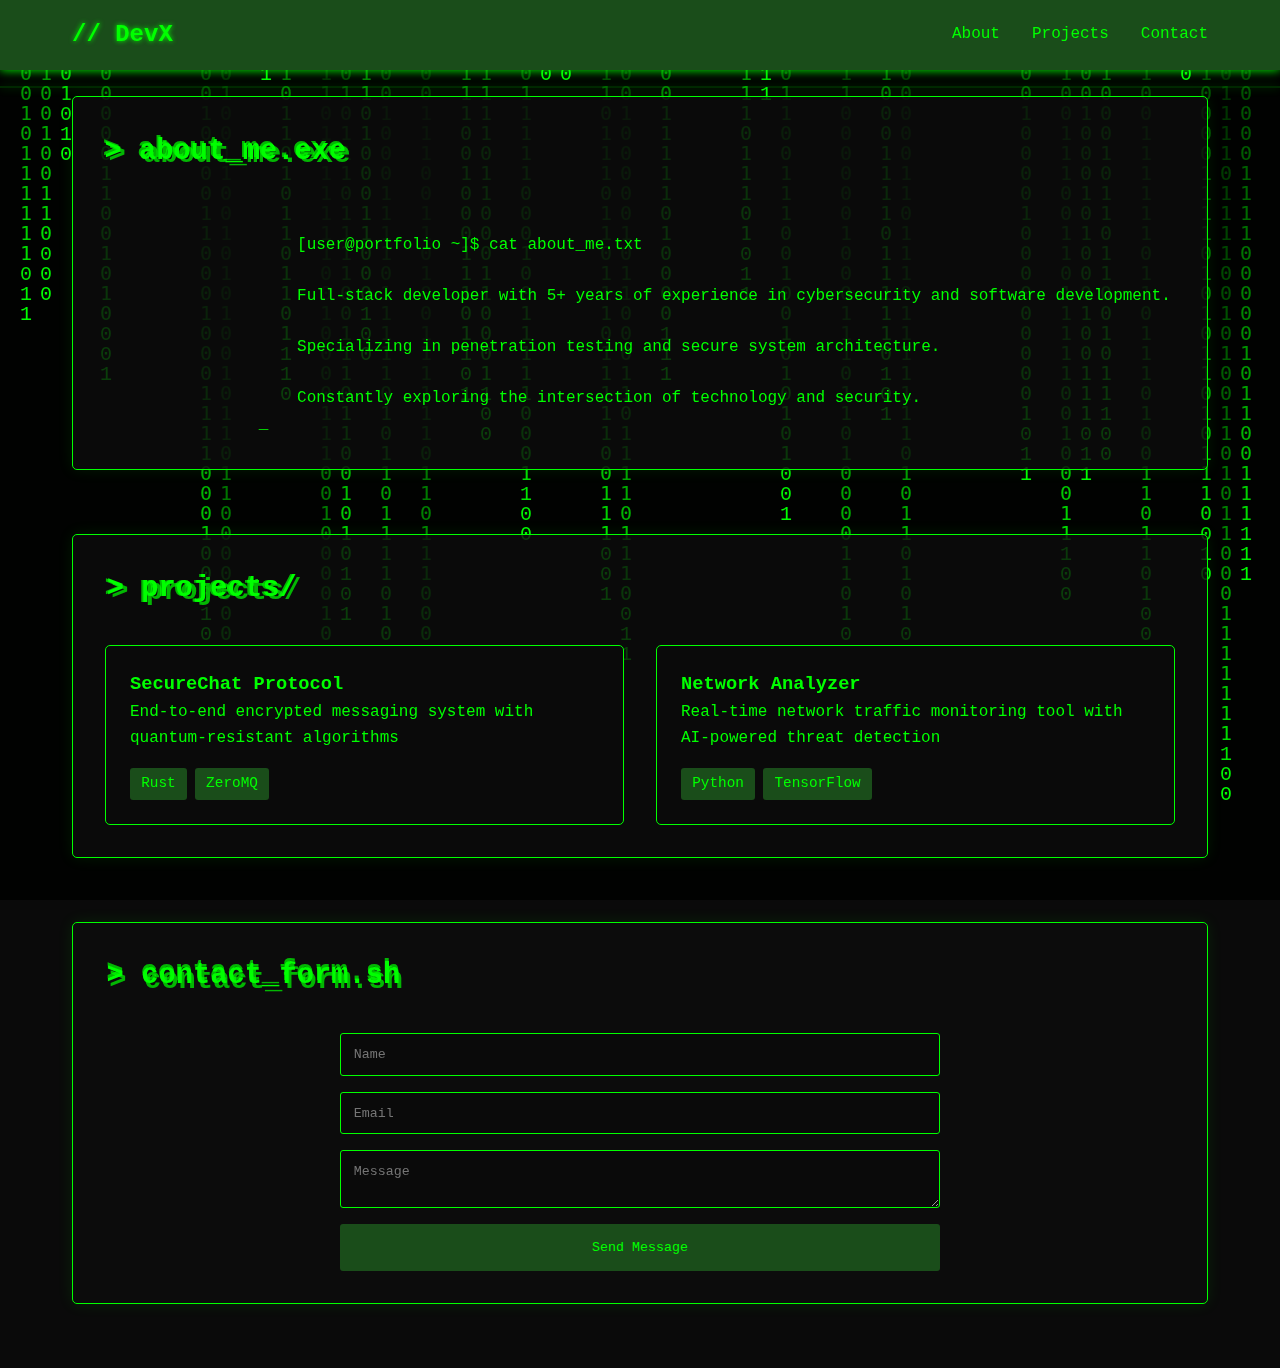
==== Version2/index.html @ 5ad88c9e "For client" ====
<!DOCTYPE html>
<html lang="en">
<head>
    <meta charset="UTF-8">
    <meta name="viewport" content="width=device-width, initial-scale=1.0">
    <title>DevX // Portfolio</title>
    <link rel="stylesheet" href="style.css">
    <link rel="stylesheet" href="https://cdnjs.cloudflare.com/ajax/libs/font-awesome/6.0.0/css/all.min.css">
</head>
<body>
    <nav class="navbar">
        <div class="nav-container">
            <a href="#" class="logo">// DevX</a>
            <div class="nav-links">
                <a href="#about">About</a>
                <a href="#projects">Projects</a>
                <a href="#contact">Contact</a>
            </div>
        </div>
    </nav>

    <div class="container">
        <section id="about" class="section">
            <h2 class="section-title">> about_me.exe</h2>
            <div class="content">
                <p class="terminal-text">
                    <span class="green-text">[user@portfolio ~]$</span> cat about_me.txt<br>
                    Full-stack developer with 5+ years of experience in cybersecurity and software development.<br>
                    Specializing in penetration testing and secure system architecture.<br>
                    Constantly exploring the intersection of technology and security.
                </p>
            </div>
        </section>

        <section id="projects" class="section">
            <h2 class="section-title">> projects/</h2>
            <div class="projects-grid">
                <div class="project-card">
                    <h3>SecureChat Protocol</h3>
                    <p>End-to-end encrypted messaging system with quantum-resistant algorithms</p>
                    <div class="tech-stack">
                        <span>Rust</span>
                        <span>ZeroMQ</span>
                    </div>
                </div>
                <div class="project-card">
                    <h3>Network Analyzer</h3>
                    <p>Real-time network traffic monitoring tool with AI-powered threat detection</p>
                    <div class="tech-stack">
                        <span>Python</span>
                        <span>TensorFlow</span>
                    </div>
                </div>
            </div>
        </section>

        <section id="contact" class="section">
            <h2 class="section-title">> contact_form.sh</h2>
            <form class="contact-form">
                <input type="text" placeholder="Name" class="form-input">
                <input type="email" placeholder="Email" class="form-input">
                <textarea placeholder="Message" class="form-input"></textarea>
                <button type="submit" class="submit-btn">Send Message</button>
            </form>
        </section>
    </div>

    <div class="terminal-effect"></div>
    <script src="script.js"></script>
</body>
</html>
---- Version2/style.css ----
/* Base Styles */
* {
  margin: 0;
  padding: 0;
  box-sizing: border-box;
  font-family: 'Courier New', monospace;
}

body {
  background-color: #0a0a0a;
  color: #00ff00;
  line-height: 1.6;
  overflow-x: hidden;
}

/* Navbar */
.navbar {
  background-color: #1a4d1a;
  padding: 1rem 0;
  box-shadow: 0 0 10px #00ff00;
  position: fixed;
  width: 100%;
  top: 0;
  z-index: 1000;
}

.nav-container {
  max-width: 1200px;
  margin: 0 auto;
  display: flex;
  justify-content: space-between;
  align-items: center;
  padding: 0 2rem;
}

.logo {
  color: #00ff00;
  font-size: 1.5rem;
  text-decoration: none;
  font-weight: bold;
  text-shadow: 0 0 5px #00ff00;
}

.nav-links {
  display: flex;
  gap: 2rem;
}

.nav-links a {
  color: #00ff00;
  text-decoration: none;
  transition: all 0.3s ease;
}

.nav-links a:hover {
  color: #ffffff;
  text-shadow: 0 0 10px #00ff00;
}

/* Main Content */
.container {
  max-width: 1200px;
  margin: 6rem auto 2rem;
  padding: 0 2rem;
}

.section {
  margin-bottom: 4rem;
  padding: 2rem;
  background-color: rgba(12, 12, 12, 0.796);
  border: 1px solid #00ff00;
  border-radius: 5px;
  box-shadow: 0 0 15px rgba(0, 255, 0, 0.1);
}

.section-title {
  color: #00ff00;
  margin-bottom: 2rem;
  font-size: 1.8rem;
  text-shadow: 0 0 5px #00ff00;
}

/* Projects Grid */
.projects-grid {
  display: grid;
  grid-template-columns: repeat(auto-fit, minmax(300px, 1fr));
  gap: 2rem;
}

.project-card {
  background-color: #0a0a0a;
  padding: 1.5rem;
  border: 1px solid #00ff00;
  border-radius: 5px;
  transition: transform 0.3s ease;
}

.project-card:hover {
  transform: translateY(-5px);
  box-shadow: 0 0 15px #00ff00;
}

.tech-stack {
  margin-top: 1rem;
  display: flex;
  gap: 0.5rem;
}

.tech-stack span {
  background-color: #1a4d1a;
  padding: 0.3rem 0.7rem;
  border-radius: 3px;
  font-size: 0.9rem;
}

/* Contact Form */
.contact-form {
  display: flex;
  flex-direction: column;
  gap: 1rem;
  max-width: 600px;
  margin: 0 auto;
}

.form-input {
  padding: 0.8rem;
  background-color: #0a0a0a;
  border: 1px solid #00ff00;
  color: #00ff00;
  border-radius: 3px;
  transition: all 0.3s ease;
}

.form-input:focus {
  outline: none;
  box-shadow: 0 0 10px #00ff00;
}

.submit-btn {
  background-color: #1a4d1a;
  color: #00ff00;
  padding: 1rem;
  border: none;
  border-radius: 3px;
  cursor: pointer;
  transition: all 0.3s ease;
}

.submit-btn:hover {
  background-color: #00ff00;
  color: #0a0a0a;
}

/* Terminal Effects */
.terminal-text {
  white-space: pre-wrap;
  animation: terminal-text 1s steps(40) infinite;
}

.green-text {
  color: #00ff00;
}

@keyframes terminal-text {
  from { border-right: 2px solid #00ff00; }
  to { border-right: transparent; }
}

@media (max-width: 768px) {
  .nav-links {
      gap: 1rem;
  }

  .projects-grid {
      grid-template-columns: 1fr;
  }
}

/* Add these to style.css */
.cursor {
  animation: blink 1s infinite;
}

@keyframes blink {
  0% { opacity: 1; }
  50% { opacity: 0; }
  100% { opacity: 1; }
}

.terminal-response {
  background: #000;
  padding: 1rem;
  margin-top: 1rem;
  border: 1px solid #00ff00;
  position: relative;
}

.progress-bar {
  height: 3px;
  background: #0a0a0a;
  margin: 0.5rem 0;
  overflow: hidden;
}

.progress {
  height: 100%;
  width: 0%;
  background: #00ff00;
  transition: width 0.3s ease;
}

.success {
  color: #00ff00;
  display: block;
  margin-top: 0.5rem;
  animation: appear 0.5s forwards;
  opacity: 0;
}

@keyframes appear {
  to { opacity: 1; }
}

/* Add to style.css */
.cursor-blink::after {
  content: '_';
  animation: blink 1s infinite;
}

@keyframes glitch {
  0% { transform: translate(0); }
  20% { transform: translate(-2px, 2px); }
  40% { transform: translate(-2px, -2px); }
  60% { transform: translate(2px, 2px); }
  80% { transform: translate(2px, -2px); }
  100% { transform: translate(0); }
}

.glitched {
  animation: glitch 0.5s infinite;
}

@keyframes scan {
  0% { top: 0%; }
  100% { top: 100%; }
}

.particle {
  position: absolute;
  background: #0f0;
  border-radius: 50%;
}
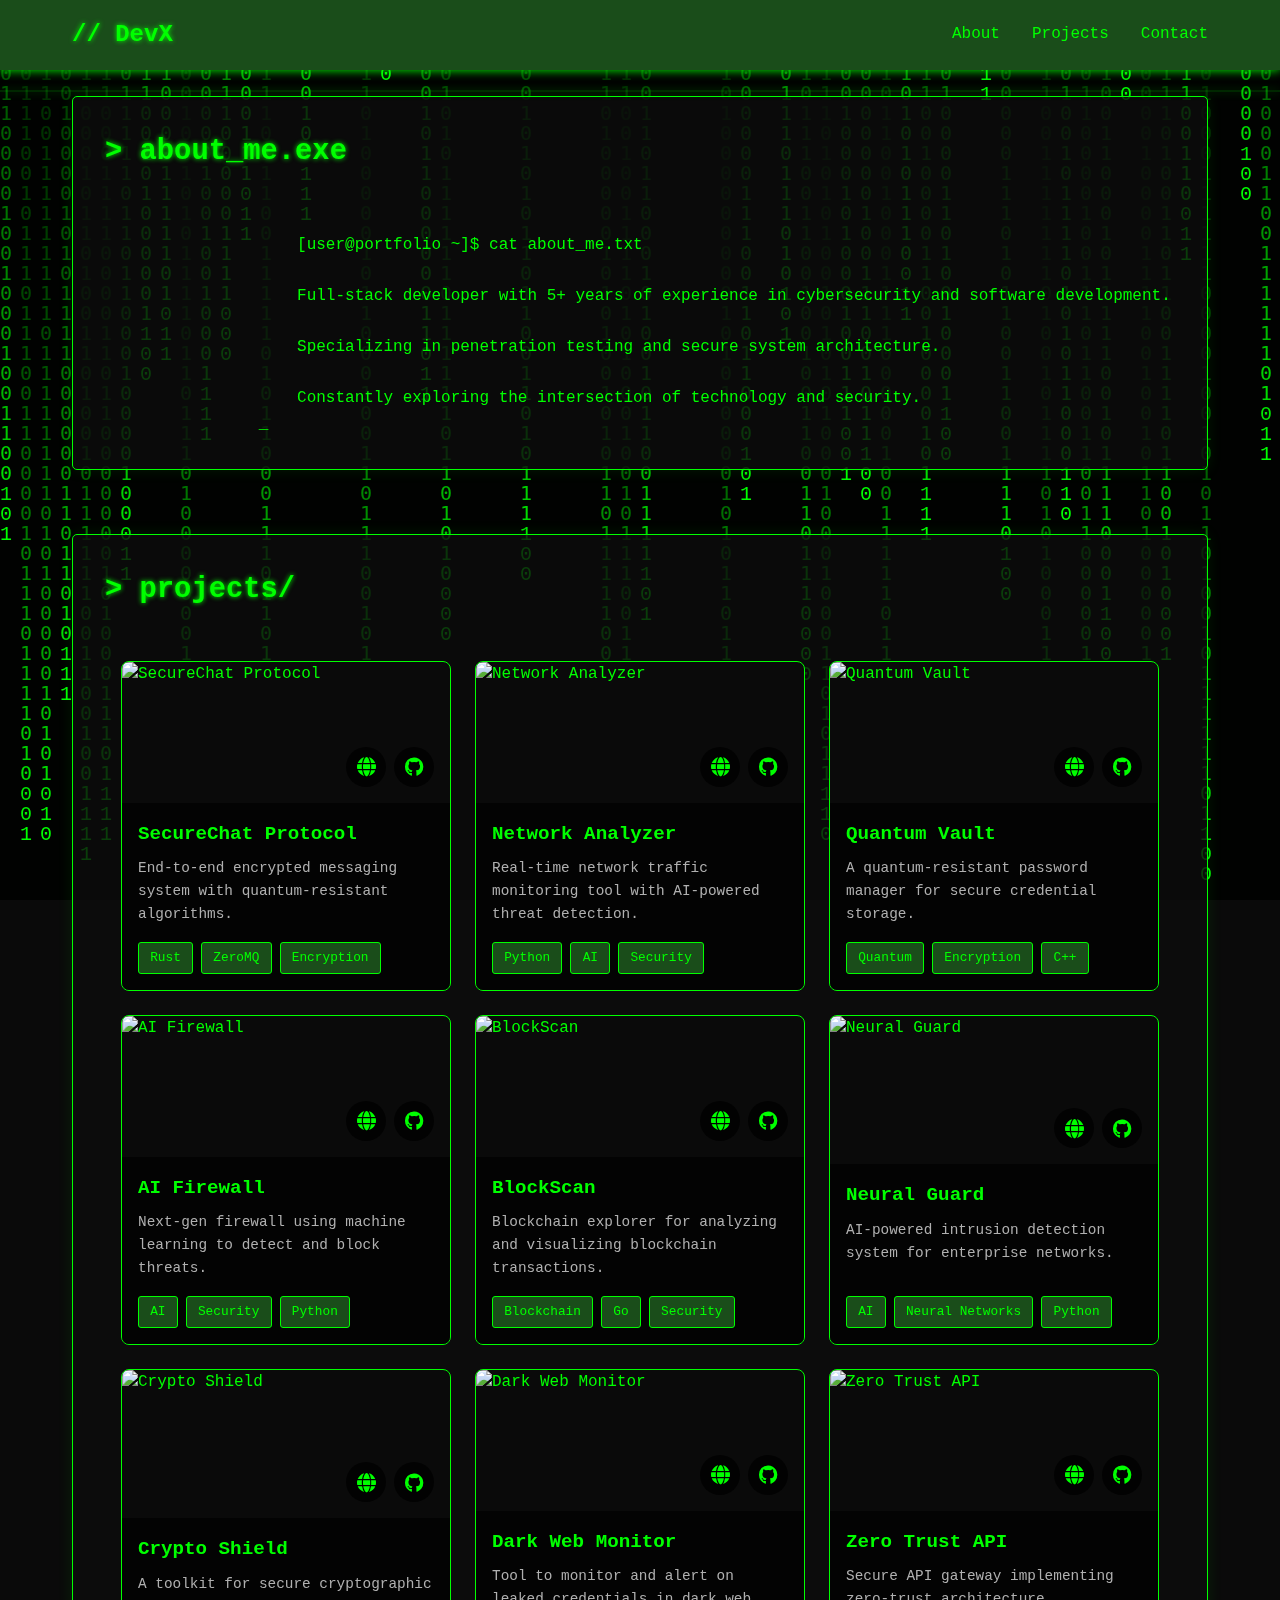
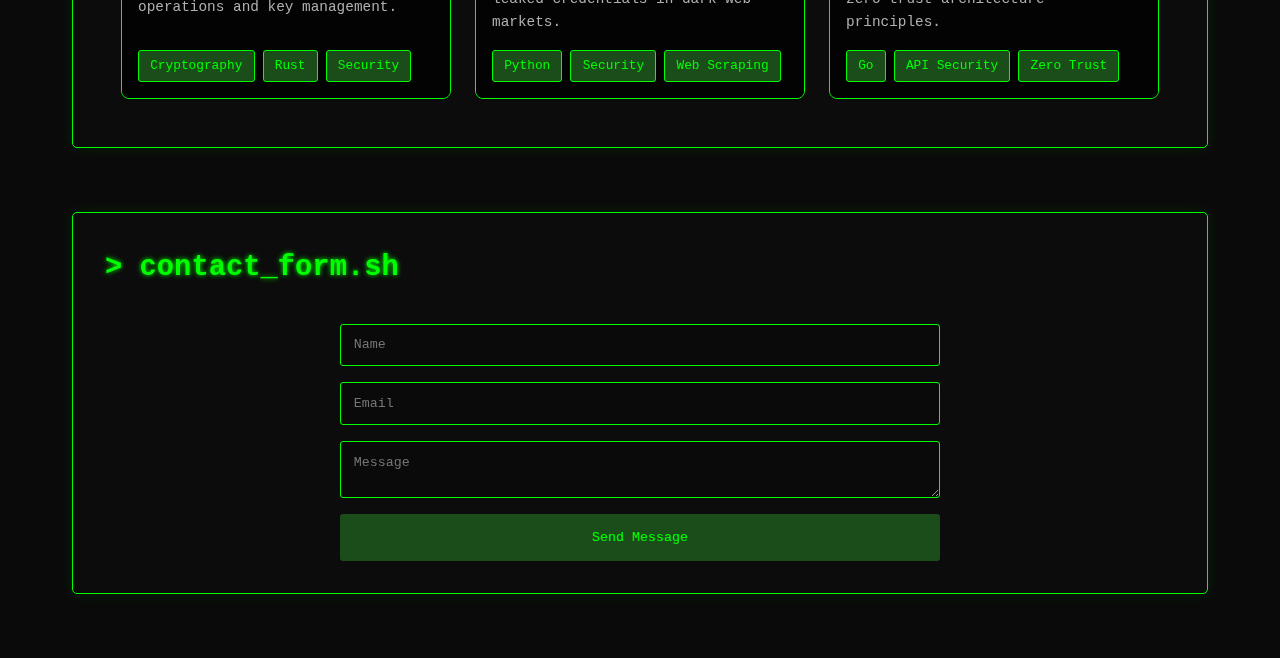
==== commit c693f4bc: "Update" ====
--- a/Version2/index.html
+++ b/Version2/index.html
@@ -35,20 +35,219 @@
         <section id="projects" class="section">
             <h2 class="section-title">> projects/</h2>
             <div class="projects-grid">
-                <div class="project-card">
-                    <h3>SecureChat Protocol</h3>
-                    <p>End-to-end encrypted messaging system with quantum-resistant algorithms</p>
-                    <div class="tech-stack">
-                        <span>Rust</span>
-                        <span>ZeroMQ</span>
-                    </div>
-                </div>
-                <div class="project-card">
-                    <h3>Network Analyzer</h3>
-                    <p>Real-time network traffic monitoring tool with AI-powered threat detection</p>
-                    <div class="tech-stack">
-                        <span>Python</span>
-                        <span>TensorFlow</span>
+                <!-- Project 1 -->
+                <div class="project-card">
+                    <div class="project-image">
+                        <img src="https://placehold.co/400x400/0a0a0a/00ff00?text=SecureChat&font=monospace" alt="SecureChat Protocol">
+                        <div class="project-links">
+                            <a href="#" class="project-link">
+                                <i class="fas fa-globe"></i>
+                            </a>
+                            <a href="#" class="project-link">
+                                <i class="fab fa-github"></i>
+                            </a>
+                        </div>
+                    </div>
+                    <div class="project-content">
+                        <h3 class="project-title">SecureChat Protocol</h3>
+                        <p class="project-description">End-to-end encrypted messaging system with quantum-resistant algorithms.</p>
+                        <div class="project-tags">
+                            <span>Rust</span>
+                            <span>ZeroMQ</span>
+                            <span>Encryption</span>
+                        </div>
+                    </div>
+                </div>
+        
+                <!-- Project 2 -->
+                <div class="project-card">
+                    <div class="project-image">
+                        <img src="https://placehold.co/400x400/0a0a0a/00ff00?text=Network+Analyzer&font=monospace" alt="Network Analyzer">
+                        <div class="project-links">
+                            <a href="#" class="project-link">
+                                <i class="fas fa-globe"></i>
+                            </a>
+                            <a href="#" class="project-link">
+                                <i class="fab fa-github"></i>
+                            </a>
+                        </div>
+                    </div>
+                    <div class="project-content">
+                        <h3 class="project-title">Network Analyzer</h3>
+                        <p class="project-description">Real-time network traffic monitoring tool with AI-powered threat detection.</p>
+                        <div class="project-tags">
+                            <span>Python</span>
+                            <span>AI</span>
+                            <span>Security</span>
+                        </div>
+                    </div>
+                </div>
+        
+                <!-- Project 3 -->
+                <div class="project-card">
+                    <div class="project-image">
+                        <img src="https://placehold.co/400x400/0a0a0a/00ff00?text=Quantum+Vault&font=monospace" alt="Quantum Vault">
+                        <div class="project-links">
+                            <a href="#" class="project-link">
+                                <i class="fas fa-globe"></i>
+                            </a>
+                            <a href="#" class="project-link">
+                                <i class="fab fa-github"></i>
+                            </a>
+                        </div>
+                    </div>
+                    <div class="project-content">
+                        <h3 class="project-title">Quantum Vault</h3>
+                        <p class="project-description">A quantum-resistant password manager for secure credential storage.</p>
+                        <div class="project-tags">
+                            <span>Quantum</span>
+                            <span>Encryption</span>
+                            <span>C++</span>
+                        </div>
+                    </div>
+                </div>
+        
+                <!-- Project 4 -->
+                <div class="project-card">
+                    <div class="project-image">
+                        <img src="https://placehold.co/400x400/0a0a0a/00ff00?text=AI+Firewall&font=monospace" alt="AI Firewall">
+                        <div class="project-links">
+                            <a href="#" class="project-link">
+                                <i class="fas fa-globe"></i>
+                            </a>
+                            <a href="#" class="project-link">
+                                <i class="fab fa-github"></i>
+                            </a>
+                        </div>
+                    </div>
+                    <div class="project-content">
+                        <h3 class="project-title">AI Firewall</h3>
+                        <p class="project-description">Next-gen firewall using machine learning to detect and block threats.</p>
+                        <div class="project-tags">
+                            <span>AI</span>
+                            <span>Security</span>
+                            <span>Python</span>
+                        </div>
+                    </div>
+                </div>
+        
+                <!-- Project 5 -->
+                <div class="project-card">
+                    <div class="project-image">
+                        <img src="https://placehold.co/400x400/0a0a0a/00ff00?text=BlockScan&font=monospace" alt="BlockScan">
+                        <div class="project-links">
+                            <a href="#" class="project-link">
+                                <i class="fas fa-globe"></i>
+                            </a>
+                            <a href="#" class="project-link">
+                                <i class="fab fa-github"></i>
+                            </a>
+                        </div>
+                    </div>
+                    <div class="project-content">
+                        <h3 class="project-title">BlockScan</h3>
+                        <p class="project-description">Blockchain explorer for analyzing and visualizing blockchain transactions.</p>
+                        <div class="project-tags">
+                            <span>Blockchain</span>
+                            <span>Go</span>
+                            <span>Security</span>
+                        </div>
+                    </div>
+                </div>
+        
+                <!-- Project 6 -->
+                <div class="project-card">
+                    <div class="project-image">
+                        <img src="https://placehold.co/400x400/0a0a0a/00ff00?text=Neural+Guard&font=monospace" alt="Neural Guard">
+                        <div class="project-links">
+                            <a href="#" class="project-link">
+                                <i class="fas fa-globe"></i>
+                            </a>
+                            <a href="#" class="project-link">
+                                <i class="fab fa-github"></i>
+                            </a>
+                        </div>
+                    </div>
+                    <div class="project-content">
+                        <h3 class="project-title">Neural Guard</h3>
+                        <p class="project-description">AI-powered intrusion detection system for enterprise networks.</p>
+                        <div class="project-tags">
+                            <span>AI</span>
+                            <span>Neural Networks</span>
+                            <span>Python</span>
+                        </div>
+                    </div>
+                </div>
+        
+                <!-- Project 7 -->
+                <div class="project-card">
+                    <div class="project-image">
+                        <img src="https://placehold.co/400x400/0a0a0a/00ff00?text=Crypto+Shield&font=monospace" alt="Crypto Shield">
+                        <div class="project-links">
+                            <a href="#" class="project-link">
+                                <i class="fas fa-globe"></i>
+                            </a>
+                            <a href="#" class="project-link">
+                                <i class="fab fa-github"></i>
+                            </a>
+                        </div>
+                    </div>
+                    <div class="project-content">
+                        <h3 class="project-title">Crypto Shield</h3>
+                        <p class="project-description">A toolkit for secure cryptographic operations and key management.</p>
+                        <div class="project-tags">
+                            <span>Cryptography</span>
+                            <span>Rust</span>
+                            <span>Security</span>
+                        </div>
+                    </div>
+                </div>
+        
+                <!-- Project 8 -->
+                <div class="project-card">
+                    <div class="project-image">
+                        <img src="https://placehold.co/400x400/0a0a0a/00ff00?text=Dark+Web+Monitor&font=monospace" alt="Dark Web Monitor">
+                        <div class="project-links">
+                            <a href="#" class="project-link">
+                                <i class="fas fa-globe"></i>
+                            </a>
+                            <a href="#" class="project-link">
+                                <i class="fab fa-github"></i>
+                            </a>
+                        </div>
+                    </div>
+                    <div class="project-content">
+                        <h3 class="project-title">Dark Web Monitor</h3>
+                        <p class="project-description">Tool to monitor and alert on leaked credentials in dark web markets.</p>
+                        <div class="project-tags">
+                            <span>Python</span>
+                            <span>Security</span>
+                            <span>Web Scraping</span>
+                        </div>
+                    </div>
+                </div>
+        
+                <!-- Project 9 -->
+                <div class="project-card">
+                    <div class="project-image">
+                        <img src="https://placehold.co/400x400/0a0a0a/00ff00?text=Zero+Trust+API&font=monospace" alt="Zero Trust API">
+                        <div class="project-links">
+                            <a href="#" class="project-link">
+                                <i class="fas fa-globe"></i>
+                            </a>
+                            <a href="#" class="project-link">
+                                <i class="fab fa-github"></i>
+                            </a>
+                        </div>
+                    </div>
+                    <div class="project-content">
+                        <h3 class="project-title">Zero Trust API</h3>
+                        <p class="project-description">Secure API gateway implementing zero-trust architecture principles.</p>
+                        <div class="project-tags">
+                            <span>Go</span>
+                            <span>API Security</span>
+                            <span>Zero Trust</span>
+                        </div>
                     </div>
                 </div>
             </div>
--- a/Version2/style.css
+++ b/Version2/style.css
@@ -81,36 +81,126 @@
 }
 
 /* Projects Grid */
+.project-content {
+  padding: 1rem;
+  background-color: rgba(0, 0, 0, 0.7);
+  flex: 1; /* Ensures consistent height */
+  display: flex;
+  flex-direction: column;
+}
+
+.project-title {
+  color: #00ff00;
+  margin-bottom: 0.5rem;
+  font-size: 1.2rem;
+}
+
+.project-description {
+  color: #b0b0b0;
+  font-size: 0.9rem;
+  margin-bottom: 1rem;
+  flex: 1; /* Takes up remaining space */
+}
+
+.project-tags {
+  display: flex;
+  flex-wrap: wrap;
+  gap: 0.5rem;
+}
+
 .projects-grid {
   display: grid;
-  grid-template-columns: repeat(auto-fit, minmax(300px, 1fr));
-  gap: 2rem;
+  grid-template-columns: repeat(auto-fit, minmax(250px, 1fr));
+  gap: 1.5rem;
+  padding: 1rem;
 }
 
 .project-card {
   background-color: #0a0a0a;
-  padding: 1.5rem;
-  border: 1px solid #00ff00;
-  border-radius: 5px;
-  transition: transform 0.3s ease;
+  border: 1px solid #00ff00;
+  border-radius: 8px;
+  overflow: hidden;
+  transition: transform 0.3s ease, box-shadow 0.3s ease;
+  aspect-ratio: 1 / 1; /* Makes the cards square */
+  display: flex;
+  flex-direction: column;
 }
 
 .project-card:hover {
   transform: translateY(-5px);
-  box-shadow: 0 0 15px #00ff00;
-}
-
-.tech-stack {
-  margin-top: 1rem;
-  display: flex;
+  box-shadow: 0 0 20px rgba(0, 255, 0, 0.3);
+}
+
+.project-image {
+  position: relative;
+  flex: 1; /* Takes up remaining space */
+  overflow: hidden;
+}
+
+.project-image img {
+  width: 100%;
+  height: 100%;
+  object-fit: cover;
+  transition: transform 0.3s ease;
+}
+
+.project-card:hover .project-image img {
+  transform: scale(1.1);
+}
+
+.project-content {
+  padding: 1rem;
+  background-color: rgba(0, 0, 0, 0.7);
+}
+
+.project-title {
+  color: #00ff00;
+  margin-bottom: 0.5rem;
+  font-size: 1.2rem;
+}
+
+.project-tags {
+  display: flex;
+  flex-wrap: wrap;
   gap: 0.5rem;
 }
 
-.tech-stack span {
+.project-tags span {
   background-color: #1a4d1a;
   padding: 0.3rem 0.7rem;
   border-radius: 3px;
-  font-size: 0.9rem;
+  font-size: 0.8rem;
+  color: #00ff00;
+  border: 1px solid #00ff00;
+}
+
+/* Add these to your style.css */
+.project-links {
+  position: absolute;
+  bottom: 1rem;
+  right: 1rem;
+  display: flex;
+  gap: 0.5rem;
+  z-index: 2; /* Ensures icons stay on top */
+}
+
+.project-link {
+  color: #00ff00 !important; /* Force green color */
+  background: rgba(0, 0, 0, 0.8);
+  padding: 0.5rem;
+  border-radius: 50%;
+  width: 40px;
+  height: 40px;
+  display: flex;
+  align-items: center;
+  justify-content: center;
+  text-decoration: none;
+  transition: all 0.3s ease;
+  font-size: 1.2rem; /* Ensure icon size */
+}
+
+.project-link i {
+  vertical-align: middle; /* Fix icon alignment */
 }
 
 /* Contact Form */
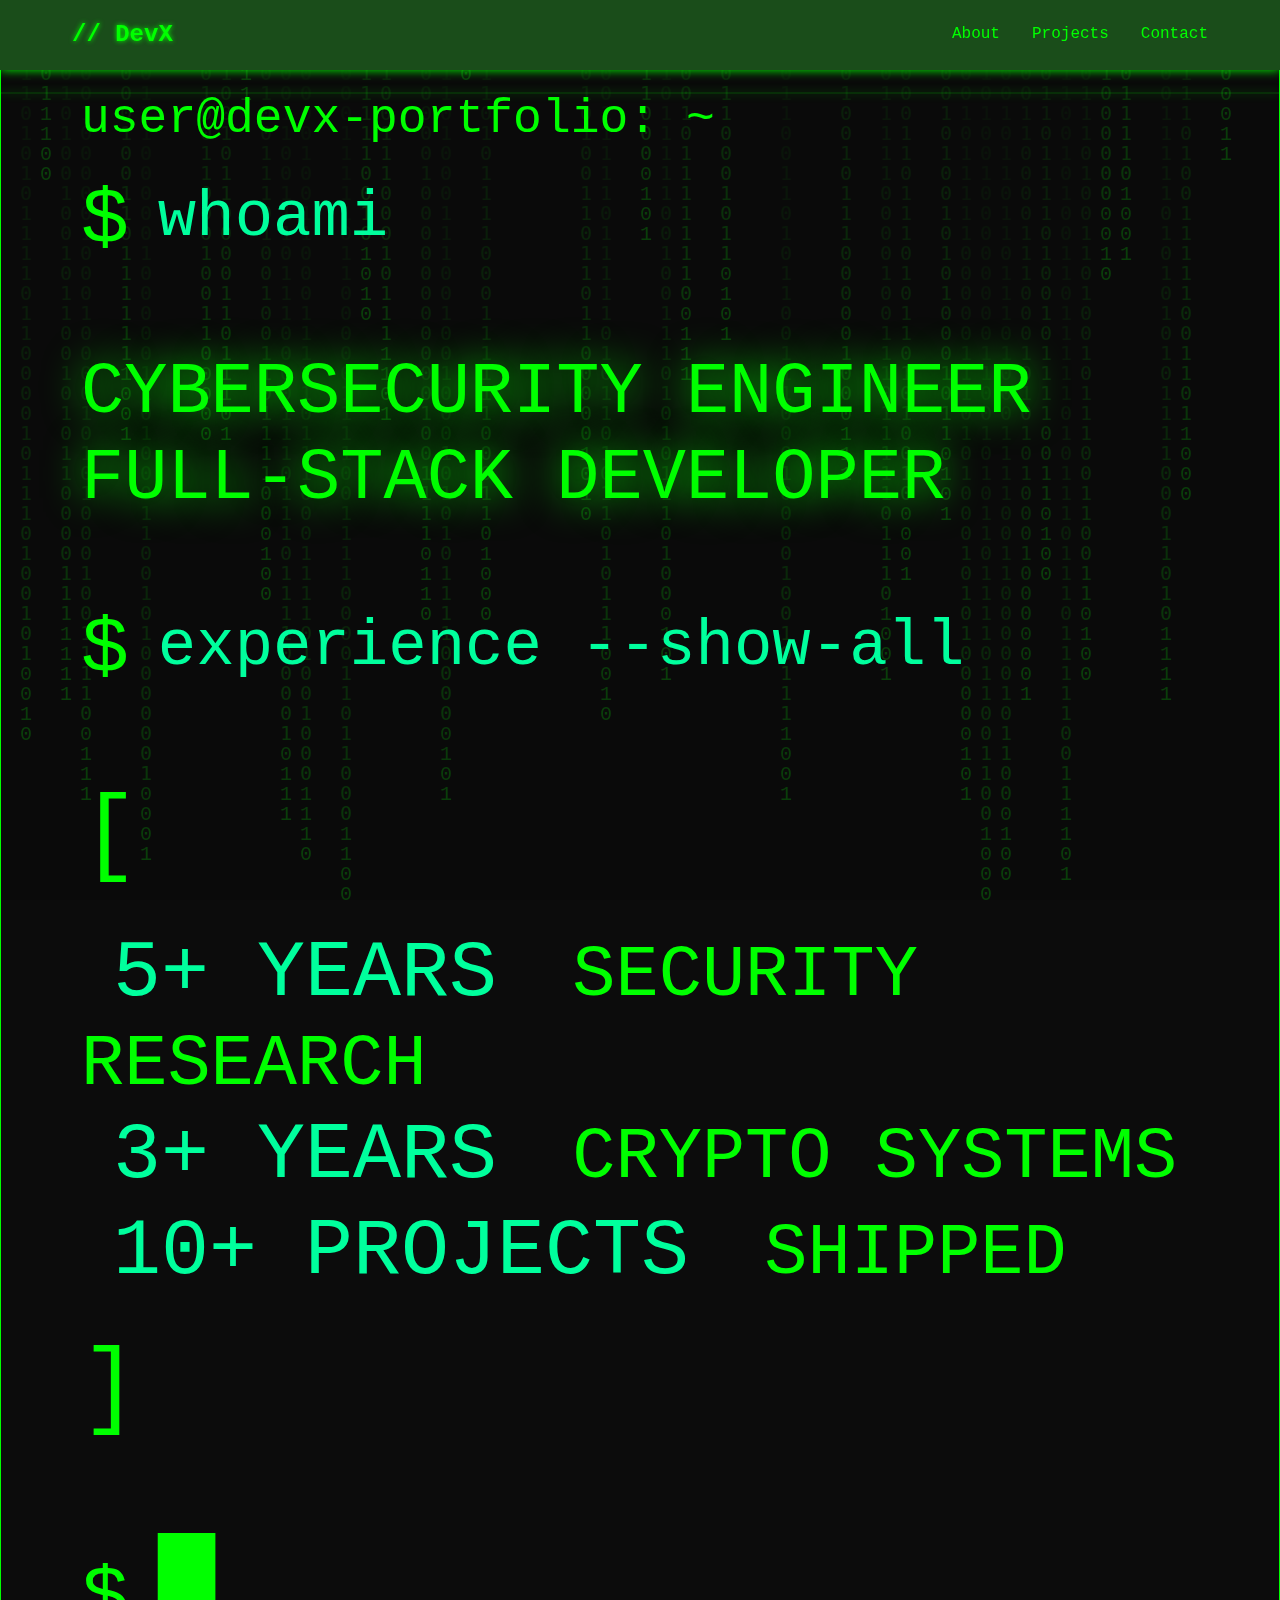
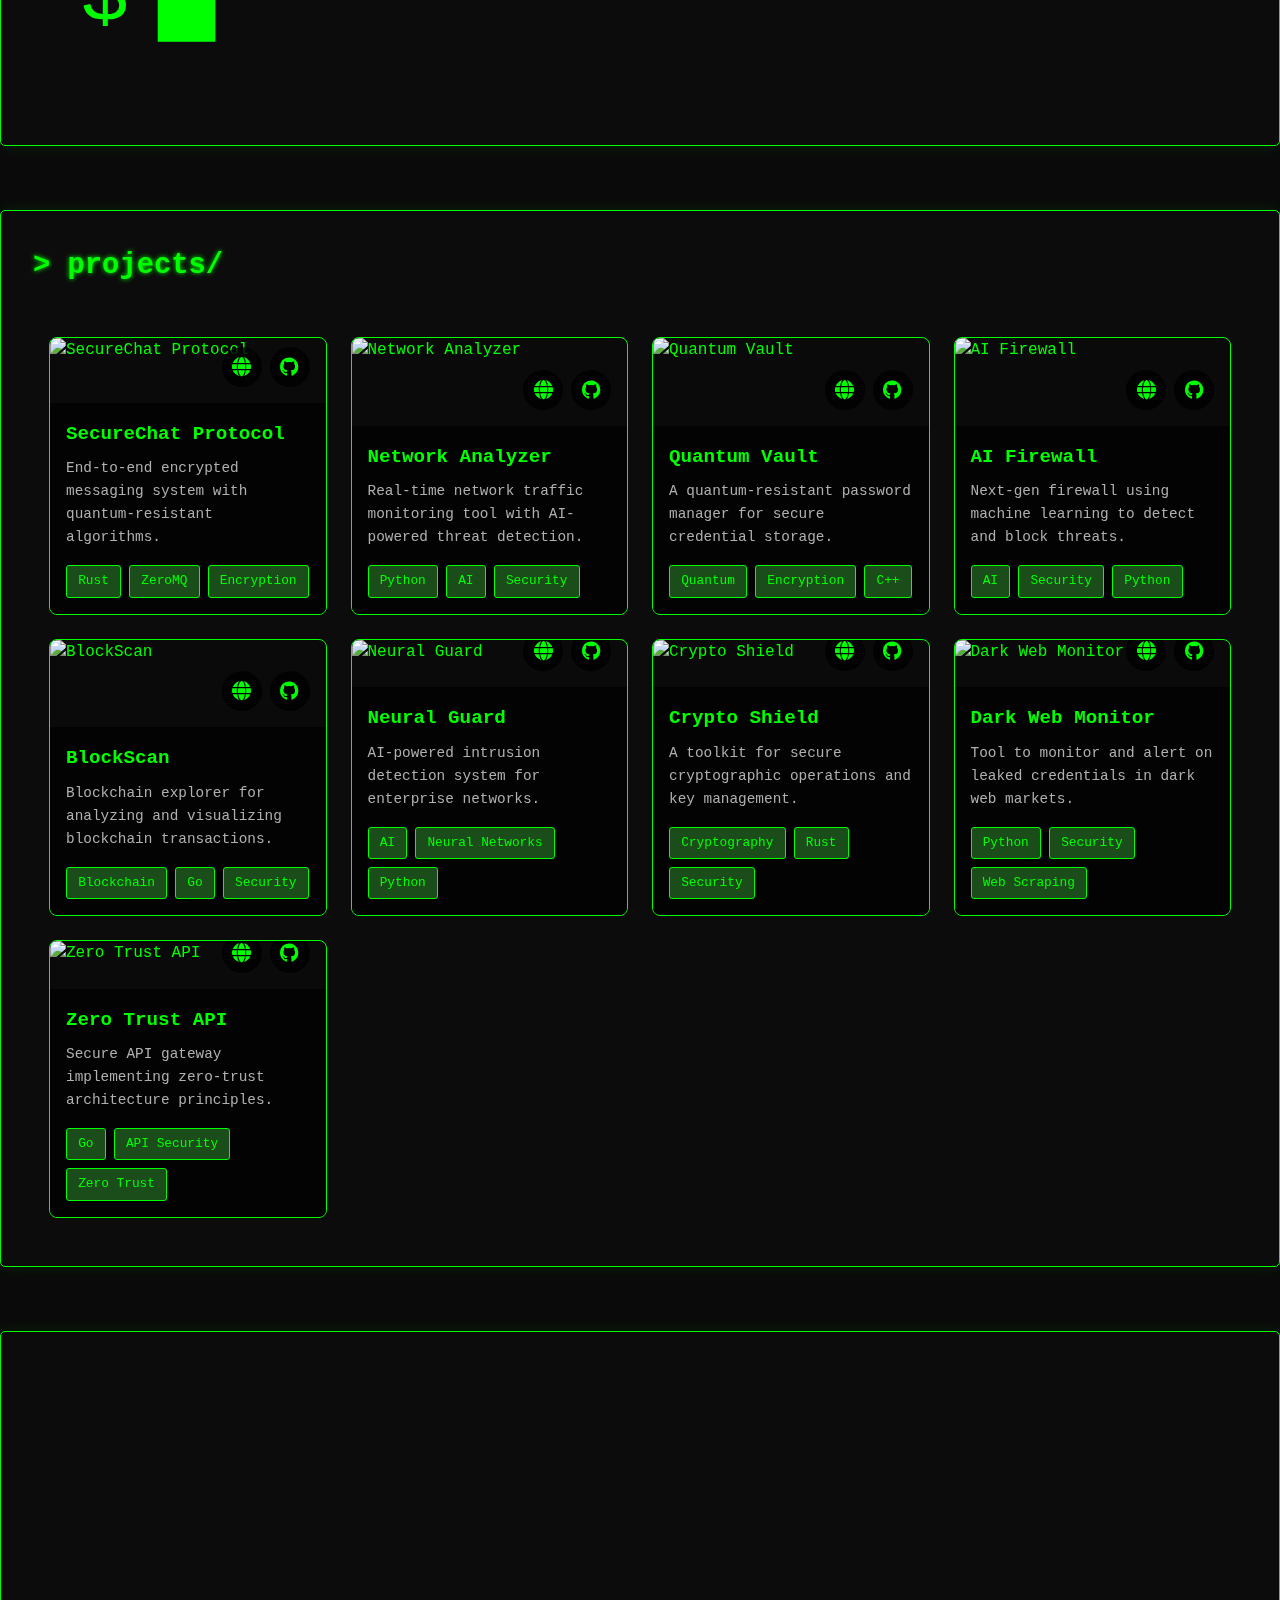
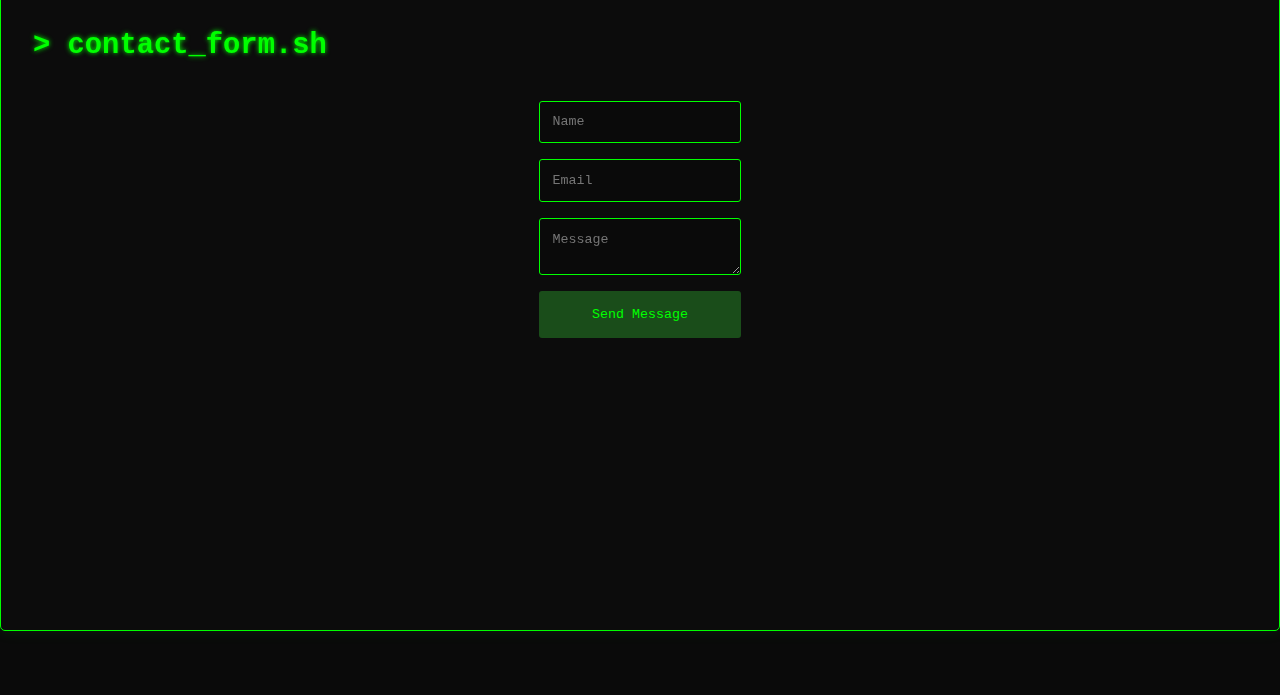
==== commit a9875546: "new ver" ====
--- a/Version2/index.html
+++ b/Version2/index.html
@@ -19,18 +19,43 @@
         </div>
     </nav>
 
-    <div class="container">
-        <section id="about" class="section">
-            <h2 class="section-title">> about_me.exe</h2>
-            <div class="content">
-                <p class="terminal-text">
-                    <span class="green-text">[user@portfolio ~]$</span> cat about_me.txt<br>
-                    Full-stack developer with 5+ years of experience in cybersecurity and software development.<br>
-                    Specializing in penetration testing and secure system architecture.<br>
-                    Constantly exploring the intersection of technology and security.
-                </p>
-            </div>
-        </section>
+    <section id="about" class="section">
+        <div class="terminal-header">
+            <div class="terminal-controls">
+                <span class="control close"></span>
+                <span class="control minimize"></span>
+                <span class="control expand"></span>
+            </div>
+            <span class="terminal-title">user@devx-portfolio: ~</span>
+        </div>
+        <div class="terminal-body">
+            <div class="terminal-line">
+                <span class="prompt">$</span> 
+                <span class="command">whoami</span>
+            </div>
+            <div class="terminal-output giant-text">
+                <span class="glow">CYBERSECURITY ENGINEER</span><br>
+                <span class="glow">FULL-STACK DEVELOPER</span>
+            </div>
+    
+            <div class="terminal-line">
+                <span class="prompt">$</span> 
+                <span class="command">experience --show-all</span>
+            </div>
+            <div class="terminal-output giant-text">
+                <div class="bracket">[</div>
+                <span class="accent">5+ YEARS</span> SECURITY RESEARCH<br>
+                <span class="accent">3+ YEARS</span> CRYPTO SYSTEMS<br>
+                <span class="accent">10+ PROJECTS</span> SHIPPED
+                <div class="bracket">]</div>
+            </div>
+    
+            <div class="terminal-line blink">
+                <span class="prompt giant-prompt">$</span> 
+                <span class="cursor">█</span>
+            </div>
+        </div>
+    </section>
 
         <section id="projects" class="section">
             <h2 class="section-title">> projects/</h2>
--- a/Version2/style.css
+++ b/Version2/style.css
@@ -59,10 +59,11 @@
 
 /* Main Content */
 .container {
-  max-width: 1200px;
-  margin: 6rem auto 2rem;
+  max-width: 1500px;
+  margin: 6rem 1rem 2rem;
   padding: 0 2rem;
 }
+
 
 .section {
   margin-bottom: 4rem;
@@ -71,6 +72,10 @@
   border: 1px solid #00ff00;
   border-radius: 5px;
   box-shadow: 0 0 15px rgba(0, 255, 0, 0.1);
+  min-height: 100vh; /* Added */
+  display: flex; /* Added */
+  flex-direction: column; /* Added */
+  justify-content: center; /* Added */
 }
 
 .section-title {
@@ -245,6 +250,12 @@
 .terminal-text {
   white-space: pre-wrap;
   animation: terminal-text 1s steps(40) infinite;
+  font-size: 1.2rem; /* Increased */
+  max-width: 800px; /* Added */
+  margin: 0 auto; /* Centered */
+  padding: 2rem; /* Increased */
+  border: 1px solid #00ff00; /* Added */
+  background: rgba(0, 0, 0, 0.5); /* Added */
 }
 
 .green-text {
@@ -309,6 +320,78 @@
 
 @keyframes appear {
   to { opacity: 1; }
+}
+
+/* GIANT TEXT STYLES */
+#about {
+  font-size: 3rem; /* Base size */
+  min-height: 100vh;
+  padding: 5rem;
+}
+
+.giant-text {
+  font-size: 4.5rem;
+  line-height: 1.2;
+  margin: 4rem 0;
+}
+
+.glow {
+  text-shadow: 0 0 40px #00ff00;
+  color: #00ff00;
+}
+
+.prompt {
+  font-size: 5rem;
+  vertical-align: middle;
+}
+
+.command {
+  font-size: 4rem;
+  color: #00ff9d;
+}
+
+.bracket {
+  font-size: 6rem;
+  color: #00ff00;
+  margin: 2rem 0;
+}
+
+.accent {
+  font-size: 5rem;
+  color: #00ff9d;
+  display: inline-block;
+  margin: 0 2rem;
+}
+
+.cursor {
+  font-size: 6rem;
+  animation: blink 1s infinite;
+}
+
+/* Ensure full width */
+.terminal-body {
+  max-width: 100%;
+  overflow: visible;
+}
+
+/* Mobile scaling */
+@media (max-width: 768px) {
+  #about {
+    font-size: 2rem;
+    padding: 2rem;
+  }
+  
+  .giant-text {
+    font-size: 3rem;
+  }
+  
+  .command {
+    font-size: 2.5rem;
+  }
+  
+  .accent {
+    font-size: 3rem;
+  }
 }
 
 /* Add to style.css */
@@ -339,4 +422,5 @@
   position: absolute;
   background: #0f0;
   border-radius: 50%;
-}+}
+
